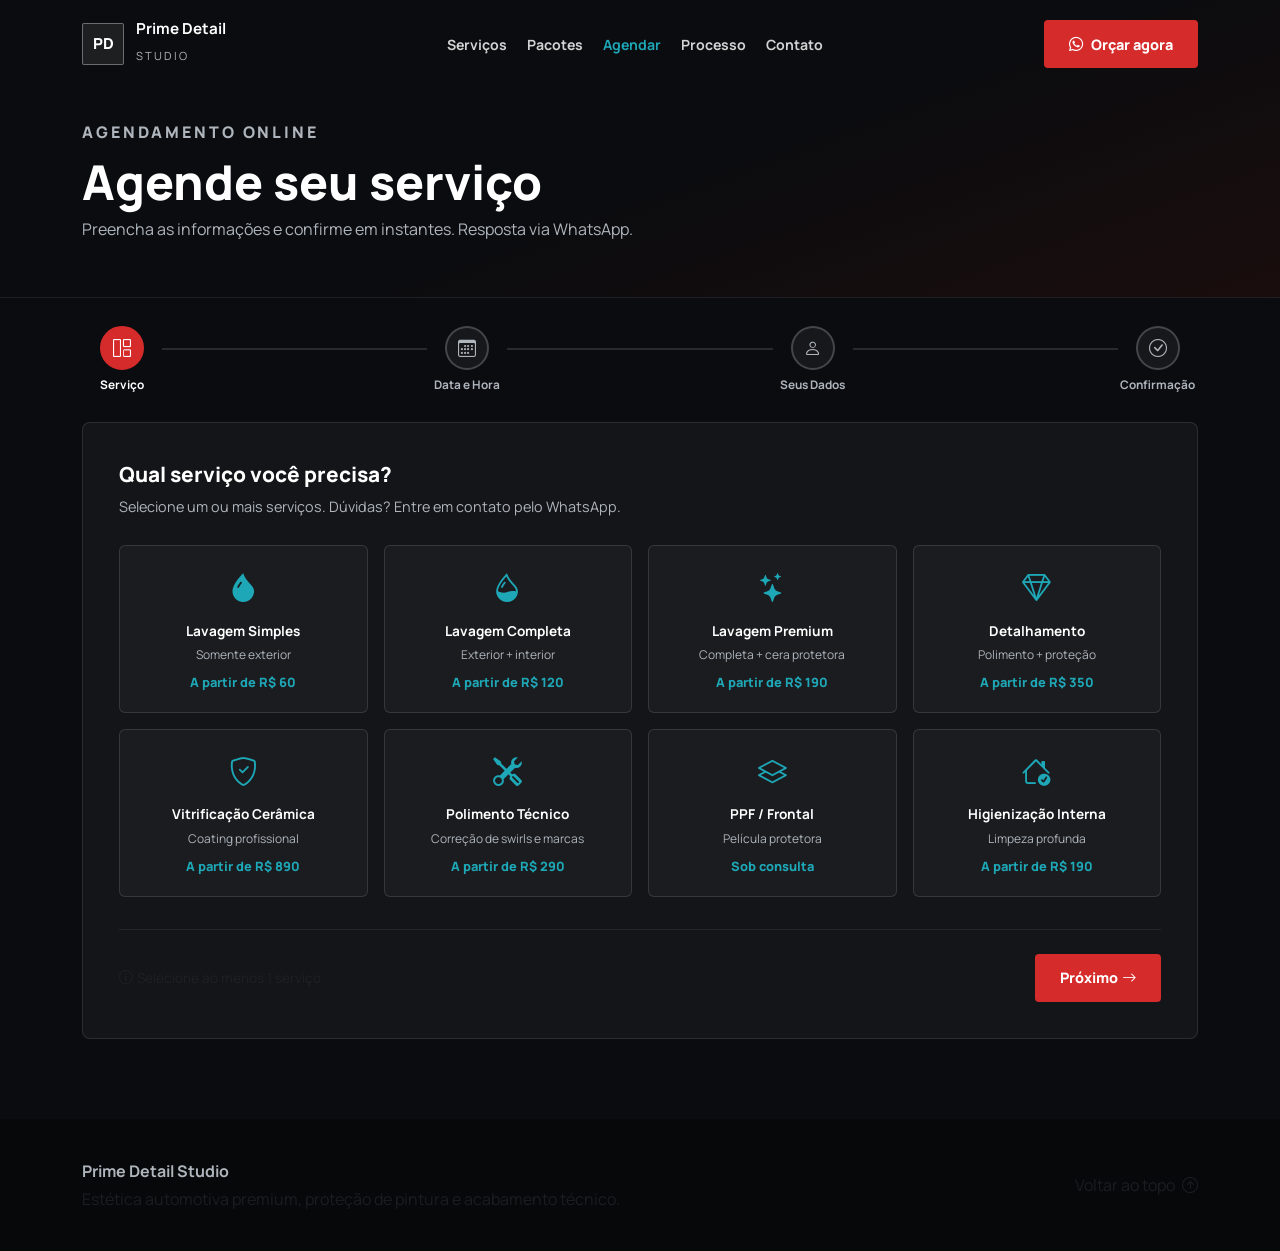
==== agendamento.html @ 65ff2eba "up" ====
<!doctype html>
<html lang="pt-BR">
  <head>
    <meta charset="utf-8">
    <meta name="viewport" content="width=device-width, initial-scale=1">
    <title>Agendar Serviço | Prime Detail Studio</title>
    <link href="https://cdn.jsdelivr.net/npm/bootstrap@5.3.3/dist/css/bootstrap.min.css" rel="stylesheet">
    <link href="https://cdn.jsdelivr.net/npm/bootstrap-icons@1.11.3/font/bootstrap-icons.min.css" rel="stylesheet">
    <link rel="preconnect" href="https://fonts.googleapis.com">
    <link rel="preconnect" href="https://fonts.gstatic.com" crossorigin>
    <link href="https://fonts.googleapis.com/css2?family=Manrope:wght@400;500;600;700;800&display=swap" rel="stylesheet">
    <link rel="stylesheet" href="css/style.css">
    <style>
      /* ---- Page header ---- */
      .ag-header {
        padding: 120px 0 56px;
        background: linear-gradient(160deg, #0b0c0f 55%, #1a0d0d 100%);
        border-bottom: 1px solid rgba(255,255,255,0.08);
      }
      .ag-header h1 {
        font-size: clamp(1.9rem, 4vw, 3rem);
        font-weight: 800; line-height: 1.1; margin: 0;
      }
      .ag-header p { color: var(--pd-muted); font-size: 1rem; margin-top: 10px 0 0; }

      /* ---- Step indicator ---- */
      .ag-steps {
        display: flex; align-items: center;
        padding: 28px 0; overflow-x: auto;
      }
      .ag-step {
        display: flex; flex-direction: column; align-items: center;
        gap: 6px; flex-shrink: 0; min-width: 80px;
        cursor: default;
      }
      .ag-step-icon {
        width: 44px; height: 44px; border-radius: 50%;
        display: flex; align-items: center; justify-content: center;
        border: 2px solid rgba(255,255,255,0.2);
        background: rgba(255,255,255,0.05);
        font-size: 1.1rem; color: var(--pd-muted);
        transition: all 0.3s;
      }
      .ag-step span {
        font-size: 0.74rem; font-weight: 700;
        color: var(--pd-muted); text-align: center;
        white-space: nowrap; transition: color 0.3s;
      }
      .ag-step.active .ag-step-icon  { background: var(--pd-red); border-color: var(--pd-red); color: #fff; }
      .ag-step.active span           { color: #fff; }
      .ag-step.done   .ag-step-icon  { background: rgba(30,167,182,0.2); border-color: var(--pd-cyan); color: var(--pd-cyan); }
      .ag-step.done   span           { color: var(--pd-cyan); }

      .ag-step-line {
        flex: 1; height: 2px; min-width: 30px;
        background: rgba(255,255,255,0.12);
        margin-bottom: 22px;
      }

      /* ---- Form wrap ---- */
      .ag-body { background: var(--pd-ink); padding-bottom: 80px; }
      .ag-card {
        background: rgba(255,255,255,0.04);
        border: 1px solid rgba(255,255,255,0.1);
        border-radius: 8px; padding: 36px;
      }
      .ag-step-content { display: none; }
      .ag-step-content.active { display: block; }

      .ag-card-title {
        font-size: 1.3rem; font-weight: 800; margin-bottom: 6px;
      }
      .ag-card-sub {
        color: var(--pd-muted); font-size: 0.9rem; margin-bottom: 28px;
      }

      /* ---- Service cards ---- */
      .ag-service-label { display: block; cursor: pointer; height: 100%; }
      .ag-service-label input[type="checkbox"] { display: none; }
      .ag-service-inner {
        display: flex; flex-direction: column; align-items: center;
        text-align: center; gap: 5px; padding: 20px 12px;
        border: 1px solid rgba(255,255,255,0.12);
        background: rgba(255,255,255,0.03);
        border-radius: 6px; height: 100%;
        transition: all 0.2s;
      }
      .ag-service-inner i        { font-size: 1.8rem; color: var(--pd-cyan); margin-bottom: 6px; }
      .ag-service-inner strong   { font-size: 0.85rem; font-weight: 700; color: #fff; }
      .ag-service-inner span     { font-size: 0.75rem; color: var(--pd-muted); }
      .ag-service-inner em       { font-style: normal; font-size: 0.8rem; font-weight: 800; color: var(--pd-cyan); margin-top: 4px; }
      .ag-service-label:hover .ag-service-inner        { border-color: rgba(213,43,43,0.4); background: rgba(213,43,43,0.06); }
      .ag-service-label input:checked ~ .ag-service-inner {
        border-color: var(--pd-red);
        background: rgba(213,43,43,0.13);
        box-shadow: 0 0 0 2px rgba(213,43,43,0.2);
      }
      .ag-service-check-mark {
        position: absolute; top: 10px; right: 10px;
        width: 20px; height: 20px; border-radius: 50%;
        background: var(--pd-red); color: #fff;
        display: none; align-items: center; justify-content: center;
        font-size: 0.65rem;
      }
      .ag-service-label { position: relative; }
      .ag-service-label input:checked ~ .ag-service-inner .ag-service-check-mark { display: flex; }

      /* ---- Time slots ---- */
      .ag-time-grid { display: grid; grid-template-columns: repeat(4, 1fr); gap: 8px; }
      .ag-time-label { cursor: pointer; position: relative; }
      .ag-time-label input[type="radio"] { display: none; }
      .ag-time-btn {
        display: flex; align-items: center; justify-content: center;
        height: 46px; border-radius: 4px;
        border: 1px solid rgba(255,255,255,0.14);
        background: rgba(255,255,255,0.04);
        font-size: 0.9rem; font-weight: 600;
        transition: all 0.2s; -webkit-user-select: none; user-select: none;
      }
      .ag-time-label:hover .ag-time-btn                { border-color: rgba(30,167,182,0.5); background: rgba(30,167,182,0.08); }
      .ag-time-label input:checked ~ .ag-time-btn      { border-color: var(--pd-cyan); background: rgba(30,167,182,0.18); color: var(--pd-cyan); font-weight: 800; }
      .ag-time-label.unavailable .ag-time-btn          { opacity: 0.35; cursor: not-allowed; text-decoration: line-through; }
      .ag-time-label.unavailable:hover .ag-time-btn    { border-color: rgba(255,255,255,0.14); background: rgba(255,255,255,0.04); }

      /* ---- Navigation buttons ---- */
      .ag-nav { display: flex; justify-content: space-between; align-items: center; margin-top: 32px; padding-top: 24px; border-top: 1px solid rgba(255,255,255,0.08); }
      .ag-nav-right { display: flex; gap: 12px; }

      /* ---- Error alert ---- */
      .ag-error {
        background: rgba(213,43,43,0.15); border: 1px solid rgba(213,43,43,0.4);
        color: #ff8a8a; padding: 12px 16px; border-radius: 4px;
        font-size: 0.9rem; margin-bottom: 20px;
      }

      /* ---- Confirmation ---- */
      .ag-confirm-box {
        background: rgba(30,167,182,0.08); border: 1px solid rgba(30,167,182,0.3);
        border-radius: 8px; padding: 32px;
      }
      .ag-protocol {
        font-size: 1.5rem; font-weight: 800;
        color: var(--pd-cyan); letter-spacing: 0.06em;
        font-family: monospace;
      }
      .ag-summary-grid { display: grid; grid-template-columns: repeat(2, 1fr); gap: 16px; margin-top: 24px; }
      .ag-summary-item label { font-size: 0.75rem; font-weight: 800; color: var(--pd-muted); text-transform: uppercase; letter-spacing: 0.1em; display: block; margin-bottom: 3px; }
      .ag-summary-item span  { font-size: 0.95rem; font-weight: 600; }

      .ag-success-icon {
        width: 64px; height: 64px; border-radius: 50%;
        background: rgba(30,167,182,0.15); border: 2px solid var(--pd-cyan);
        display: flex; align-items: center; justify-content: center;
        font-size: 1.8rem; color: var(--pd-cyan); margin: 0 auto 20px;
      }

      /* ---- Checkbox / toggle ---- */
      .ag-check-label {
        display: flex; gap: 10px; align-items: flex-start;
        cursor: pointer; font-size: 0.88rem; color: var(--pd-muted);
      }
      .ag-check-label input { margin-top: 3px; accent-color: var(--pd-red); flex-shrink: 0; }
      .ag-check-label a { color: var(--pd-cyan); }

      /* ---- Step 3 section divider ---- */
      .ag-section-label {
        font-size: 0.72rem; font-weight: 800; text-transform: uppercase;
        letter-spacing: 0.18em; color: var(--pd-cyan);
        margin: 24px 0 12px;
      }

      @media (max-width: 575px) {
        .ag-card { padding: 22px 16px; }
        .ag-time-grid { grid-template-columns: repeat(4, 1fr); gap: 6px; }
        .ag-time-btn { font-size: 0.78rem; height: 40px; }
        .ag-summary-grid { grid-template-columns: 1fr; }
      }
      @media (max-width: 399px) {
        .ag-time-grid { grid-template-columns: repeat(2, 1fr); }
      }
    </style>
  </head>
  <body>

    <!-- NAVBAR -->
    <nav class="navbar navbar-expand-lg fixed-top pd-navbar" id="mainNav">
      <div class="container-xl">
        <a class="navbar-brand pd-brand" href="index.html">
          <span class="brand-mark">PD</span>
          <span class="brand-text">
            <strong>Prime Detail</strong>
            <small>Studio</small>
          </span>
        </a>
        <button class="navbar-toggler pd-toggler" type="button"
          data-bs-toggle="collapse" data-bs-target="#navContent"
          aria-controls="navContent" aria-expanded="false" aria-label="Abrir menu">
          <span></span><span></span><span></span>
        </button>
        <div class="collapse navbar-collapse" id="navContent">
          <ul class="navbar-nav mx-auto gap-lg-1">
            <li class="nav-item"><a class="nav-link" href="index.html#servicos">Serviços</a></li>
            <li class="nav-item"><a class="nav-link" href="index.html#pacotes">Pacotes</a></li>
            <li class="nav-item"><a class="nav-link nav-link-highlight" href="agendamento.html">Agendar</a></li>
            <li class="nav-item"><a class="nav-link" href="index.html#processo">Processo</a></li>
            <li class="nav-item"><a class="nav-link" href="index.html#contato">Contato</a></li>
          </ul>
          <a class="pd-btn pd-btn-primary ms-lg-3 mt-3 mt-lg-0"
            href="https://wa.me/5500000000000?text=Quero%20um%20orçamento"
            target="_blank" rel="noopener noreferrer">
            <i class="bi bi-whatsapp me-2"></i>Orçar agora
          </a>
        </div>
      </div>
    </nav>

    <!-- PAGE HEADER -->
    <div class="ag-header">
      <div class="container-xl">
        <p class="eyebrow">Agendamento online</p>
        <h1>Agende seu serviço</h1>
        <p class="mt-2 mb-0">Preencha as informações e confirme em instantes. Resposta via WhatsApp.</p>
      </div>
    </div>

    <!-- STEP INDICATOR -->
    <div class="ag-body">
      <div class="container-xl">
        <div class="ag-steps">
          <div class="ag-step active" id="si-1">
            <div class="ag-step-icon"><i class="bi bi-grid-1x2"></i></div>
            <span>Serviço</span>
          </div>
          <div class="ag-step-line"></div>
          <div class="ag-step" id="si-2">
            <div class="ag-step-icon"><i class="bi bi-calendar3"></i></div>
            <span>Data e Hora</span>
          </div>
          <div class="ag-step-line"></div>
          <div class="ag-step" id="si-3">
            <div class="ag-step-icon"><i class="bi bi-person"></i></div>
            <span>Seus Dados</span>
          </div>
          <div class="ag-step-line"></div>
          <div class="ag-step" id="si-4">
            <div class="ag-step-icon"><i class="bi bi-check-circle"></i></div>
            <span>Confirmação</span>
          </div>
        </div>

        <!-- Error alert (shared) -->
        <div id="ag-error" class="ag-error d-none" role="alert"></div>

        <!-- ======================== STEP 1 ======================== -->
        <div id="step-1" class="ag-step-content active">
          <div class="ag-card">
            <p class="ag-card-title">Qual serviço você precisa?</p>
            <p class="ag-card-sub">Selecione um ou mais serviços. Dúvidas? Entre em contato pelo WhatsApp.</p>

            <div class="row g-3">
              <div class="col-6 col-md-4 col-lg-3">
                <label class="ag-service-label h-100">
                  <input type="checkbox" class="ag-service-check" value="Lavagem Simples">
                  <div class="ag-service-inner">
                    <i class="bi bi-droplet-fill"></i>
                    <strong>Lavagem Simples</strong>
                    <span>Somente exterior</span>
                    <em>A partir de R$ 60</em>
                    <div class="ag-service-check-mark"><i class="bi bi-check"></i></div>
                  </div>
                </label>
              </div>
              <div class="col-6 col-md-4 col-lg-3">
                <label class="ag-service-label h-100">
                  <input type="checkbox" class="ag-service-check" value="Lavagem Completa">
                  <div class="ag-service-inner">
                    <i class="bi bi-droplet-half"></i>
                    <strong>Lavagem Completa</strong>
                    <span>Exterior + interior</span>
                    <em>A partir de R$ 120</em>
                    <div class="ag-service-check-mark"><i class="bi bi-check"></i></div>
                  </div>
                </label>
              </div>
              <div class="col-6 col-md-4 col-lg-3">
                <label class="ag-service-label h-100">
                  <input type="checkbox" class="ag-service-check" value="Lavagem Premium">
                  <div class="ag-service-inner">
                    <i class="bi bi-stars"></i>
                    <strong>Lavagem Premium</strong>
                    <span>Completa + cera protetora</span>
                    <em>A partir de R$ 190</em>
                    <div class="ag-service-check-mark"><i class="bi bi-check"></i></div>
                  </div>
                </label>
              </div>
              <div class="col-6 col-md-4 col-lg-3">
                <label class="ag-service-label h-100">
                  <input type="checkbox" class="ag-service-check" value="Detalhamento Completo">
                  <div class="ag-service-inner">
                    <i class="bi bi-gem"></i>
                    <strong>Detalhamento</strong>
                    <span>Polimento + proteção</span>
                    <em>A partir de R$ 350</em>
                    <div class="ag-service-check-mark"><i class="bi bi-check"></i></div>
                  </div>
                </label>
              </div>
              <div class="col-6 col-md-4 col-lg-3">
                <label class="ag-service-label h-100">
                  <input type="checkbox" class="ag-service-check" value="Vitrificação Cerâmica">
                  <div class="ag-service-inner">
                    <i class="bi bi-shield-check"></i>
                    <strong>Vitrificação Cerâmica</strong>
                    <span>Coating profissional</span>
                    <em>A partir de R$ 890</em>
                    <div class="ag-service-check-mark"><i class="bi bi-check"></i></div>
                  </div>
                </label>
              </div>
              <div class="col-6 col-md-4 col-lg-3">
                <label class="ag-service-label h-100">
                  <input type="checkbox" class="ag-service-check" value="Polimento Técnico">
                  <div class="ag-service-inner">
                    <i class="bi bi-tools"></i>
                    <strong>Polimento Técnico</strong>
                    <span>Correção de swirls e marcas</span>
                    <em>A partir de R$ 290</em>
                    <div class="ag-service-check-mark"><i class="bi bi-check"></i></div>
                  </div>
                </label>
              </div>
              <div class="col-6 col-md-4 col-lg-3">
                <label class="ag-service-label h-100">
                  <input type="checkbox" class="ag-service-check" value="PPF / Proteção Frontal">
                  <div class="ag-service-inner">
                    <i class="bi bi-layers"></i>
                    <strong>PPF / Frontal</strong>
                    <span>Película protetora</span>
                    <em>Sob consulta</em>
                    <div class="ag-service-check-mark"><i class="bi bi-check"></i></div>
                  </div>
                </label>
              </div>
              <div class="col-6 col-md-4 col-lg-3">
                <label class="ag-service-label h-100">
                  <input type="checkbox" class="ag-service-check" value="Higienização Interna">
                  <div class="ag-service-inner">
                    <i class="bi bi-house-check"></i>
                    <strong>Higienização Interna</strong>
                    <span>Limpeza profunda</span>
                    <em>A partir de R$ 190</em>
                    <div class="ag-service-check-mark"><i class="bi bi-check"></i></div>
                  </div>
                </label>
              </div>
            </div>

            <div class="ag-nav">
              <span class="text-muted" style="font-size:0.85rem">
                <i class="bi bi-info-circle me-1"></i>Selecione ao menos 1 serviço
              </span>
              <div class="ag-nav-right">
                <button class="pd-btn pd-btn-primary" onclick="goToStep(2)">
                  Próximo <i class="bi bi-arrow-right ms-1"></i>
                </button>
              </div>
            </div>
          </div>
        </div>

        <!-- ======================== STEP 2 ======================== -->
        <div id="step-2" class="ag-step-content">
          <div class="ag-card">
            <p class="ag-card-title">Data, horário e veículo</p>
            <p class="ag-card-sub">Atendemos de segunda a sábado. Horários marcados já estão reservados.</p>

            <div class="row g-4">
              <div class="col-md-5">
                <label class="pd-label">
                  <i class="bi bi-calendar3 me-1"></i> Data do agendamento
                  <input type="date" id="ag-date" class="pd-input mt-1" required>
                </label>
                <small class="text-muted d-block mt-2">Segunda a sábado, sem domingos.</small>
              </div>
              <div class="col-md-7">
                <p class="pd-label mb-2"><i class="bi bi-clock me-1"></i> Horário disponível</p>
                <div class="ag-time-grid" id="ag-time-grid">
                  <label class="ag-time-label" data-time="08:00">
                    <input type="radio" name="ag-horario" value="08:00">
                    <div class="ag-time-btn">08:00</div>
                  </label>
                  <label class="ag-time-label" data-time="09:00">
                    <input type="radio" name="ag-horario" value="09:00">
                    <div class="ag-time-btn">09:00</div>
                  </label>
                  <label class="ag-time-label" data-time="10:00">
                    <input type="radio" name="ag-horario" value="10:00">
                    <div class="ag-time-btn">10:00</div>
                  </label>
                  <label class="ag-time-label" data-time="11:00">
                    <input type="radio" name="ag-horario" value="11:00">
                    <div class="ag-time-btn">11:00</div>
                  </label>
                  <label class="ag-time-label" data-time="13:00">
                    <input type="radio" name="ag-horario" value="13:00">
                    <div class="ag-time-btn">13:00</div>
                  </label>
                  <label class="ag-time-label" data-time="14:00">
                    <input type="radio" name="ag-horario" value="14:00">
                    <div class="ag-time-btn">14:00</div>
                  </label>
                  <label class="ag-time-label" data-time="15:00">
                    <input type="radio" name="ag-horario" value="15:00">
                    <div class="ag-time-btn">15:00</div>
                  </label>
                  <label class="ag-time-label" data-time="16:00">
                    <input type="radio" name="ag-horario" value="16:00">
                    <div class="ag-time-btn">16:00</div>
                  </label>
                </div>
              </div>
            </div>

            <hr class="my-4" style="border-color:rgba(255,255,255,0.1)">

            <p class="pd-label mb-3"><i class="bi bi-car-front me-1"></i> Informações do veículo</p>
            <div class="row g-3">
              <div class="col-md-6">
                <label class="pd-label">
                  Modelo do veículo
                  <input type="text" id="ag-modelo" class="pd-input mt-1"
                    placeholder="Ex: Honda Civic, Toyota Corolla...">
                </label>
              </div>
              <div class="col-md-3">
                <label class="pd-label">
                  Cor
                  <input type="text" id="ag-cor" class="pd-input mt-1" placeholder="Ex: Preto">
                </label>
              </div>
              <div class="col-md-3">
                <label class="pd-label">
                  Ano
                  <input type="text" id="ag-ano" class="pd-input mt-1"
                    placeholder="Ex: 2022" maxlength="4">
                </label>
              </div>
              <div class="col-12">
                <label class="pd-label">
                  Observações sobre o veículo
                  <textarea id="ag-obs" class="pd-input mt-1" rows="3"
                    placeholder="Descreva a condição do veículo, manchas, danos, ou qualquer detalhe relevante..."></textarea>
                </label>
              </div>
            </div>

            <div class="ag-nav">
              <button class="pd-btn pd-btn-ghost" onclick="goToStep(1)">
                <i class="bi bi-arrow-left me-1"></i> Voltar
              </button>
              <div class="ag-nav-right">
                <button class="pd-btn pd-btn-primary" onclick="goToStep(3)">
                  Próximo <i class="bi bi-arrow-right ms-1"></i>
                </button>
              </div>
            </div>
          </div>
        </div>

        <!-- ======================== STEP 3 ======================== -->
        <div id="step-3" class="ag-step-content">
          <div class="ag-card">
            <p class="ag-card-title">Seus dados</p>
            <p class="ag-card-sub">Os campos marcados com <span style="color:var(--pd-red)">*</span> são obrigatórios.</p>

            <p class="ag-section-label">Dados pessoais</p>
            <div class="row g-3">
              <div class="col-md-6">
                <label class="pd-label">
                  Nome completo <span style="color:var(--pd-red)">*</span>
                  <input type="text" id="ag-nome" class="pd-input mt-1"
                    placeholder="Seu nome completo" autocomplete="name" required>
                </label>
              </div>
              <div class="col-md-6">
                <label class="pd-label">
                  WhatsApp com DDD <span style="color:var(--pd-red)">*</span>
                  <input type="tel" id="ag-tel" class="pd-input mt-1"
                    placeholder="(00) 00000-0000" autocomplete="tel" required>
                </label>
              </div>
              <div class="col-md-6">
                <label class="pd-label">
                  CPF <span class="text-muted fw-normal">(opcional)</span>
                  <input type="text" id="ag-cpf" class="pd-input mt-1"
                    placeholder="000.000.000-00" maxlength="14">
                </label>
              </div>
              <div class="col-md-6">
                <label class="pd-label">
                  E-mail <span class="text-muted fw-normal">(opcional)</span>
                  <input type="email" id="ag-email" class="pd-input mt-1"
                    placeholder="seu@email.com" autocomplete="email">
                </label>
              </div>
            </div>

            <p class="ag-section-label">Veículo</p>
            <div class="row g-3">
              <div class="col-md-6">
                <label class="pd-label">
                  Placa do veículo <span style="color:var(--pd-red)">*</span>
                  <input type="text" id="ag-placa" class="pd-input mt-1"
                    placeholder="ABC-1234 ou BRA2E19" maxlength="8" required>
                </label>
              </div>
            </div>

            <p class="ag-section-label">Confirmações</p>
            <div class="d-grid gap-3">
              <label class="ag-check-label">
                <input type="checkbox" id="ag-wpp-ok">
                Aceito receber confirmações e lembretes via WhatsApp sobre meu agendamento.
              </label>
              <label class="ag-check-label">
                <input type="checkbox" id="ag-termos" required>
                Li e concordo com os
                <a href="#" onclick="return false">termos de serviço</a>
                e autorizo o uso dos meus dados conforme a
                <a href="#" onclick="return false">política de privacidade (LGPD)</a>. <span style="color:var(--pd-red)">*</span>
              </label>
            </div>

            <div class="ag-nav">
              <button class="pd-btn pd-btn-ghost" onclick="goToStep(2)">
                <i class="bi bi-arrow-left me-1"></i> Voltar
              </button>
              <div class="ag-nav-right">
                <button class="pd-btn pd-btn-primary" onclick="confirmar()">
                  <i class="bi bi-calendar-check me-2"></i>Confirmar agendamento
                </button>
              </div>
            </div>
          </div>
        </div>

        <!-- ======================== STEP 4 ======================== -->
        <div id="step-4" class="ag-step-content">
          <div class="ag-card text-center">
            <div class="ag-success-icon">
              <i class="bi bi-check-lg"></i>
            </div>
            <h2 class="mb-1" style="font-size:1.6rem; font-weight:800">Agendamento realizado!</h2>
            <p class="text-muted mb-4">Seu agendamento foi registrado com sucesso. Confirmaremos pelo WhatsApp em breve.</p>

            <div class="ag-confirm-box text-start">
              <div class="d-flex align-items-center gap-3 mb-3 flex-wrap">
                <div>
                  <p class="text-muted mb-0" style="font-size:0.75rem;font-weight:800;letter-spacing:0.12em;text-transform:uppercase">Protocolo</p>
                  <span class="ag-protocol" id="ag-protocolo">PD-2026-000000</span>
                </div>
                <span class="ms-auto">
                  <span class="badge rounded-pill" style="background:rgba(255,165,0,0.18);color:#ffa500;font-size:0.8rem;padding:6px 12px;border:1px solid rgba(255,165,0,0.4)">
                    <i class="bi bi-hourglass-split me-1"></i>Pendente
                  </span>
                </span>
              </div>

              <div class="ag-summary-grid" id="ag-summary"></div>
            </div>

            <div class="d-flex flex-wrap justify-content-center gap-3 mt-4">
              <button class="pd-btn pd-btn-primary" id="ag-wpp-btn">
                <i class="bi bi-whatsapp me-2"></i>Compartilhar via WhatsApp
              </button>
              <button class="pd-btn pd-btn-ghost" onclick="novoAgendamento()">
                <i class="bi bi-plus-circle me-2"></i>Novo agendamento
              </button>
              <a class="pd-btn pd-btn-ghost" href="index.html">
                <i class="bi bi-house me-2"></i>Início
              </a>
            </div>
          </div>
        </div>

      </div><!-- /container -->
    </div><!-- /ag-body -->

    <!-- FOOTER -->
    <footer class="pd-footer">
      <div class="container-xl">
        <div class="row align-items-center py-2">
          <div class="col-md-8 mb-2 mb-md-0">
            <strong class="d-block mb-1">Prime Detail Studio</strong>
            <span class="text-muted">Estética automotiva premium, proteção de pintura e acabamento técnico.</span>
          </div>
          <div class="col-md-4 text-md-end">
            <a href="#top" class="text-muted text-decoration-none">
              Voltar ao topo <i class="bi bi-arrow-up-circle ms-1"></i>
            </a>
          </div>
        </div>
      </div>
    </footer>

    <script src="https://cdn.jsdelivr.net/npm/bootstrap@5.3.3/dist/js/bootstrap.bundle.min.js"></script>
    <script src="js/main.js"></script>
    <script>
      const STORAGE_KEY = 'pd_agendamentos';
      const TIME_SLOTS  = ['08:00','09:00','10:00','11:00','13:00','14:00','15:00','16:00'];

      let currentStep    = 1;
      let selectedTime   = '';
      let confirmedData  = null;

      /* ---- Navbar scroll ---- */
      const mainNav = document.getElementById('mainNav');
      function updateNavbar() { mainNav.classList.toggle('is-scrolled', window.scrollY > 24); }
      window.addEventListener('scroll', updateNavbar, { passive: true });
      updateNavbar();

      /* ---- Date picker min + Sunday block ---- */
      const dateInput = document.getElementById('ag-date');
      (function setMinDate() {
        const t = new Date();
        const y = t.getFullYear(), m = String(t.getMonth()+1).padStart(2,'0'), d = String(t.getDate()).padStart(2,'0');
        dateInput.min = y+'-'+m+'-'+d;
      })();
      dateInput.addEventListener('change', function () {
        const picked = new Date(this.value + 'T00:00:00');
        if (picked.getDay() === 0) {
          this.setCustomValidity('Não atendemos aos domingos.');
          this.reportValidity();
        } else {
          this.setCustomValidity('');
          refreshTimeSlots(this.value);
        }
        selectedTime = '';
        document.querySelectorAll('[name="ag-horario"]').forEach(r => r.checked = false);
      });

      /* ---- Time slots ---- */
      document.querySelectorAll('[name="ag-horario"]').forEach(r => {
        r.addEventListener('change', () => { selectedTime = r.value; });
      });

      function getBookedSlots(dateStr) {
        const list = JSON.parse(localStorage.getItem(STORAGE_KEY) || '[]');
        return list.filter(b => b.data === dateStr && b.status !== 'cancelado').map(b => b.horario);
      }

      function refreshTimeSlots(dateStr) {
        const booked = getBookedSlots(dateStr);
        document.querySelectorAll('.ag-time-label').forEach(lbl => {
          const t = lbl.dataset.time;
          const radio = lbl.querySelector('input');
          if (booked.includes(t)) {
            lbl.classList.add('unavailable');
            radio.disabled = true;
            if (selectedTime === t) { selectedTime = ''; radio.checked = false; }
          } else {
            lbl.classList.remove('unavailable');
            radio.disabled = false;
          }
        });
      }

      /* ---- Error display ---- */
      function showError(msg) {
        const el = document.getElementById('ag-error');
        el.textContent = msg;
        el.classList.remove('d-none');
        el.scrollIntoView({ behavior: 'smooth', block: 'nearest' });
        setTimeout(() => el.classList.add('d-none'), 5000);
      }
      function hideError() { document.getElementById('ag-error').classList.add('d-none'); }

      /* ---- Validation per step ---- */
      function validateStep(step) {
        hideError();
        if (step === 1) {
          const sel = document.querySelectorAll('.ag-service-check:checked');
          if (!sel.length) { showError('Selecione ao menos um serviço para continuar.'); return false; }
        }
        if (step === 2) {
          if (!dateInput.value) { showError('Escolha uma data para o atendimento.'); return false; }
          if (!selectedTime)   { showError('Escolha um dos horários disponíveis.'); return false; }
        }
        if (step === 3) {
          const nome  = document.getElementById('ag-nome').value.trim();
          const tel   = document.getElementById('ag-tel').value.trim();
          const placa = document.getElementById('ag-placa').value.trim();
          const termos = document.getElementById('ag-termos').checked;
          if (!nome)  { showError('Informe seu nome completo.'); return false; }
          if (!tel)   { showError('Informe seu WhatsApp com DDD.'); return false; }
          if (!placa) { showError('Informe a placa do veículo.'); return false; }
          if (!termos){ showError('Você precisa aceitar os termos para continuar.'); return false; }
        }
        return true;
      }

      /* ---- Step navigation ---- */
      function goToStep(n, skipValidation) {
        if (!skipValidation && !validateStep(currentStep)) return;

        // Update step indicators
        const old = document.getElementById('si-' + currentStep);
        old.classList.remove('active');
        if (n > currentStep) old.classList.add('done');

        document.getElementById('step-' + currentStep).classList.remove('active');
        currentStep = n;
        document.getElementById('step-' + currentStep).classList.add('active');

        const newInd = document.getElementById('si-' + n);
        newInd.classList.remove('done');
        newInd.classList.add('active');

        window.scrollTo({ top: 0, behavior: 'smooth' });
        hideError();
      }

      /* ---- Confirm & save ---- */
      function confirmar() {
        if (!validateStep(3)) return;

        const servicos = [...document.querySelectorAll('.ag-service-check:checked')].map(c => c.value);
        const protocolo = 'PD-' + new Date().getFullYear() + '-' + Math.random().toString(36).slice(2,8).toUpperCase();

        confirmedData = {
          id:        protocolo,
          criadoEm: new Date().toISOString(),
          status:   'pendente',
          servicos,
          data:    dateInput.value,
          horario: selectedTime,
          veiculo: {
            modelo:      document.getElementById('ag-modelo').value.trim(),
            cor:         document.getElementById('ag-cor').value.trim(),
            ano:         document.getElementById('ag-ano').value.trim(),
            placa:       document.getElementById('ag-placa').value.trim().toUpperCase(),
            observacoes: document.getElementById('ag-obs').value.trim(),
          },
          cliente: {
            nome:         document.getElementById('ag-nome').value.trim(),
            whatsapp:     document.getElementById('ag-tel').value.trim(),
            cpf:          document.getElementById('ag-cpf').value.trim(),
            email:        document.getElementById('ag-email').value.trim(),
            aceitaWpp:    document.getElementById('ag-wpp-ok').checked,
          },
        };

        const lista = JSON.parse(localStorage.getItem(STORAGE_KEY) || '[]');
        lista.push(confirmedData);
        localStorage.setItem(STORAGE_KEY, JSON.stringify(lista));

        buildSummary(confirmedData);
        goToStep(4, true);
      }

      /* ---- Format date dd/mm/yyyy ---- */
      function fmtDate(str) {
        if (!str) return '—';
        const [y,m,d] = str.split('-');
        return d+'/'+m+'/'+y;
      }

      /* ---- Build summary card ---- */
      function buildSummary(ag) {
        document.getElementById('ag-protocolo').textContent = ag.id;

        const items = [
          { label: 'Serviços',   value: ag.servicos.join(', ') },
          { label: 'Data',       value: fmtDate(ag.data) },
          { label: 'Horário',    value: ag.horario },
          { label: 'Nome',       value: ag.cliente.nome },
          { label: 'WhatsApp',   value: ag.cliente.whatsapp },
          { label: 'Veículo',    value: [ag.veiculo.modelo, ag.veiculo.cor, ag.veiculo.ano].filter(Boolean).join(', ') || '—' },
          { label: 'Placa',      value: ag.veiculo.placa || '—' },
          { label: 'Observações',value: ag.veiculo.observacoes || '—' },
        ];

        document.getElementById('ag-summary').innerHTML = items.map(i =>
          '<div class="ag-summary-item"><label>' + esc(i.label) + '</label><span>' + esc(i.value) + '</span></div>'
        ).join('');

        // WhatsApp share button
        const msg = [
          '*Agendamento — Prime Detail Studio*',
          '',
          '*Protocolo:* ' + ag.id,
          '*Serviço:* '   + ag.servicos.join(', '),
          '*Data:* '      + fmtDate(ag.data),
          '*Horário:* '   + ag.horario,
          '*Nome:* '      + ag.cliente.nome,
          '*Veículo:* '   + [ag.veiculo.modelo, ag.veiculo.cor, ag.veiculo.ano].filter(Boolean).join(' ') || '—',
          '*Placa:* '     + (ag.veiculo.placa || '—'),
        ].join('\n');

        // Replace with the studio's actual WhatsApp number
        const phone = '5500000000000';
        document.getElementById('ag-wpp-btn').onclick = () => {
          window.open('https://wa.me/'+phone+'?text='+encodeURIComponent(msg), '_blank', 'noopener,noreferrer');
        };
      }

      /* ---- HTML escape ---- */
      function esc(str) {
        return String(str)
          .replace(/&/g,'&amp;')
          .replace(/</g,'&lt;')
          .replace(/>/g,'&gt;')
          .replace(/"/g,'&quot;');
      }

      /* ---- Reset for new booking ---- */
      function novoAgendamento() {
        // Reset step indicators
        for (let i = 1; i <= 4; i++) {
          const si = document.getElementById('si-' + i);
          si.classList.remove('active','done');
          document.getElementById('step-' + i).classList.remove('active');
        }
        // Reset form fields
        document.querySelectorAll('.ag-service-check').forEach(c => c.checked = false);
        dateInput.value = '';
        selectedTime = '';
        document.querySelectorAll('[name="ag-horario"]').forEach(r => { r.checked = false; r.disabled = false; });
        document.querySelectorAll('.ag-time-label').forEach(l => l.classList.remove('unavailable'));
        ['ag-modelo','ag-cor','ag-ano','ag-obs','ag-nome','ag-tel','ag-cpf','ag-email','ag-placa'].forEach(id => {
          document.getElementById(id).value = '';
        });
        document.getElementById('ag-wpp-ok').checked  = false;
        document.getElementById('ag-termos').checked  = false;
        confirmedData = null;
        currentStep = 1;
        document.getElementById('si-1').classList.add('active');
        document.getElementById('step-1').classList.add('active');
        window.scrollTo({ top: 0, behavior: 'smooth' });
      }

      /* ---- URL param pre-selection ---- */
      (function checkUrlParam() {
        const params = new URLSearchParams(window.location.search);
        const srv    = params.get('servico');
        if (!srv) return;
        document.querySelectorAll('.ag-service-check').forEach(c => {
          if (c.value === decodeURIComponent(srv)) c.checked = true;
        });
      })();
    </script>
  </body>
</html>
---- css/style.css ----
/* ============================================================
   Prime Detail Studio — Custom styles (Bootstrap 5 base)
   ============================================================ */

/* ---------- Variables ---------- */
:root {
  --pd-ink:       #0b0c0f;
  --pd-panel:     #15171c;
  --pd-paper:     #f4f0e8;
  --pd-muted:     #aeb5bd;
  --pd-red:       #d52b2b;
  --pd-cyan:      #1ea7b6;
  --pd-gold:      #c79a46;
  --pd-green:     #7c9a64;
  --pd-line:      rgba(255,255,255,0.14);
  --pd-shadow:    0 24px 80px rgba(0,0,0,0.28);
}

/* ---------- Base ---------- */
html { scroll-behavior: smooth; }

body {
  font-family: "Manrope", Arial, sans-serif;
  background: var(--pd-ink);
  color: #fff;
  margin: 0;
}

img { display: block; max-width: 100%; }
a  { color: inherit; }

button, input, textarea, select { font-family: inherit; }

/* ---------- Typography ---------- */
.eyebrow {
  display: block;
  margin: 0 0 12px;
  color: var(--pd-cyan);
  font-size: 0.76rem;
  font-weight: 800;
  letter-spacing: 0.18em;
  text-transform: uppercase;
}
.eyebrow-dark { color: var(--pd-red); }

.pd-heading {
  font-size: clamp(1.8rem, 3.6vw, 3.4rem);
  font-weight: 800;
  line-height: 1;
  letter-spacing: -0.01em;
  margin-top: 0;
}
.pd-heading-dark { color: var(--pd-ink); }

/* ---------- Buttons ---------- */
.pd-btn {
  display: inline-flex;
  align-items: center;
  justify-content: center;
  min-height: 48px;
  padding: 0 24px;
  border: 1px solid transparent;
  border-radius: 4px;
  font-size: 0.9rem;
  font-weight: 800;
  text-decoration: none;
  cursor: pointer;
  transition: transform 0.2s ease, background 0.2s ease, border-color 0.2s ease;
  white-space: nowrap;
}
.pd-btn:hover { transform: translateY(-2px); }

.pd-btn-primary            { color: #fff; background: var(--pd-red); }
.pd-btn-primary:hover      { color: #fff; background: #c02323; }

.pd-btn-ghost              { color: #fff; border-color: rgba(255,255,255,0.35); background: rgba(255,255,255,0.08); }
.pd-btn-ghost:hover        { color: #fff; }

.pd-btn-lg { min-height: 56px; padding: 0 36px; font-size: 1rem; }

/* ---------- Navbar ---------- */
.pd-navbar {
  padding: 16px clamp(16px, 3vw, 32px);
  background: transparent;
  transition: background 0.25s, box-shadow 0.25s, padding 0.25s;
}
.pd-navbar.is-scrolled {
  background: rgba(11,12,15,0.93);
  box-shadow: 0 8px 40px rgba(0,0,0,0.24);
  -webkit-backdrop-filter: blur(18px);
  backdrop-filter: blur(18px);
  padding-top: 10px;
  padding-bottom: 10px;
}

.pd-brand {
  display: inline-flex;
  align-items: center;
  gap: 12px;
  text-decoration: none;
  color: #fff !important;
}
.brand-mark {
  width: 42px; height: 42px;
  display: grid; place-items: center;
  border: 1px solid rgba(255,255,255,0.35);
  background: rgba(255,255,255,0.08);
  font-weight: 800; font-size: 0.95rem;
  border-radius: 2px; flex-shrink: 0;
}
.brand-text strong { display: block; font-size: 0.95rem; line-height: 1.1; }
.brand-text small  { color: var(--pd-muted); font-size: 0.7rem; text-transform: uppercase; letter-spacing: 0.18em; }

.pd-navbar .nav-link {
  color: rgba(255,255,255,0.82) !important;
  font-size: 0.88rem; font-weight: 700;
  padding: 6px 10px;
  transition: color 0.2s;
}
.pd-navbar .nav-link:hover,
.pd-navbar .nav-link.nav-link-highlight { color: var(--pd-cyan) !important; }

.pd-toggler {
  width: 44px; height: 44px; padding: 0;
  border: 1px solid rgba(255,255,255,0.25) !important;
  border-radius: 4px;
  background: rgba(255,255,255,0.08) !important;
  display: flex; flex-direction: column;
  align-items: center; justify-content: center; gap: 5px;
}
.pd-toggler span { display: block; width: 20px; height: 2px; background: #fff; border-radius: 1px; }
.navbar-toggler:focus { box-shadow: none !important; }

@media (max-width: 991px) {
  .pd-navbar .navbar-collapse {
    background: rgba(11,12,15,0.97);
    border: 1px solid rgba(255,255,255,0.12);
    padding: 12px 16px;
    margin-top: 10px;
    box-shadow: var(--pd-shadow);
    border-radius: 4px;
  }
  .pd-navbar .nav-link {
    padding: 13px 8px;
    border-bottom: 1px solid rgba(255,255,255,0.07);
  }
  .pd-navbar .navbar-nav .nav-item:last-child .nav-link { border-bottom: 0; }
}

/* ---------- Hero ---------- */
.pd-hero {
  position: relative;
  min-height: 94vh;
  display: flex;
  align-items: flex-end;
  overflow: hidden;
  padding: 130px clamp(20px, 6vw, 80px) 80px;
}
.pd-hero-img,
.pd-hero-overlay { position: absolute; inset: 0; }
.pd-hero-img     { width: 100%; height: 100%; object-fit: cover; }
.pd-hero-overlay {
  background:
    linear-gradient(90deg, rgba(9,10,13,0.94) 0%, rgba(9,10,13,0.72) 42%, rgba(9,10,13,0.2) 100%),
    linear-gradient(180deg, rgba(9,10,13,0.62) 0%, rgba(9,10,13,0.12) 48%, rgba(9,10,13,0.98) 100%);
}
.pd-hero-content { position: relative; z-index: 1; width: min(780px, 100%); }
.pd-hero-content h1 {
  font-size: clamp(2.3rem, 6.2vw, 5.8rem);
  font-weight: 800; line-height: 0.95;
  margin-bottom: 20px; margin-top: 0;
}
.pd-hero-copy {
  max-width: 620px;
  color: rgba(255,255,255,0.78);
  font-size: clamp(1rem, 1.5vw, 1.2rem);
  margin: 0;
}

.pd-metrics { display: flex; flex-wrap: wrap; gap: 10px; }
.pd-metric {
  display: inline-flex; align-items: center; gap: 10px;
  padding: 12px 16px;
  border: 1px solid rgba(255,255,255,0.18);
  background: rgba(255,255,255,0.08);
  -webkit-backdrop-filter: blur(14px);
  backdrop-filter: blur(14px);
  font-size: 0.88rem;
  color: rgba(255,255,255,0.78);
}
.pd-metric strong { font-size: 1.2rem; color: #fff; }

/* ---------- Trust Band ---------- */
.pd-trust-band {
  position: relative; z-index: 2;
  margin-top: -36px;
  background: rgba(255,255,255,0.14);
  box-shadow: var(--pd-shadow);
}
.pd-trust-item {
  display: flex; align-items: flex-start; gap: 16px;
  padding: 28px 30px;
  background: var(--pd-panel);
  border-right: 1px solid rgba(255,255,255,0.08);
  min-height: 110px;
}
.pd-trust-item:last-child { border-right: 0; }
.pd-trust-icon { font-size: 1.6rem; color: var(--pd-cyan); flex-shrink: 0; margin-top: 2px; }
.pd-trust-item strong { display: block; font-size: 0.98rem; margin-bottom: 4px; }
.pd-trust-item p { color: var(--pd-muted); margin: 0; font-size: 0.875rem; }

/* ---------- Sections ---------- */
.pd-section       { padding: 96px 0; }
.pd-section-dark  { background: var(--pd-ink); }
.pd-section-light { background: var(--pd-paper); color: var(--pd-ink); }
.pd-section-light .text-muted { color: #666 !important; }
.pd-section-cta   { background: linear-gradient(135deg, #0f1014 0%, #1a0d0d 100%); }

.pd-cta-desc { font-size: 1rem; max-width: 520px; }
.pd-cta-icon { color: var(--pd-cyan); font-size: 1.2rem; flex-shrink: 0; }

/* ---------- Service Cards ---------- */
.pd-service-card {
  padding: 28px;
  background: var(--pd-panel);
  position: relative;
  overflow: hidden;
}
.pd-service-card::before {
  content: "";
  position: absolute; inset: 0 0 auto;
  height: 4px;
  background: var(--accent);
}
.accent-red   { --accent: var(--pd-red); }
.accent-cyan  { --accent: var(--pd-cyan); }
.accent-gold  { --accent: var(--pd-gold); }
.accent-green { --accent: var(--pd-green); }

.pd-card-num { display: block; margin-bottom: 56px; color: var(--accent); font-weight: 800; }
.pd-service-card h3 { font-size: 1.25rem; font-weight: 800; margin: 0 0 10px; }
.pd-service-card p  { color: var(--pd-muted); margin: 0; font-size: 0.9rem; }

.pd-card-list { list-style: none; margin: 18px 0 0; padding: 0; }
.pd-card-list li {
  padding: 9px 0;
  border-top: 1px solid rgba(255,255,255,0.1);
  color: var(--pd-muted); font-size: 0.875rem;
}

/* ---------- Package Cards ---------- */
.pd-package-card {
  display: flex; flex-direction: column;
  padding: 30px;
  border: 1px solid rgba(11,12,15,0.14);
  background: rgba(255,255,255,0.45);
}
.pd-package-featured {
  background: var(--pd-ink); color: #fff;
  box-shadow: var(--pd-shadow);
  transform: translateY(-16px);
}
.pd-badge {
  display: inline-block; width: max-content;
  margin-bottom: 20px; padding: 6px 10px;
  border: 1px solid rgba(255,255,255,0.24);
  color: var(--pd-red); font-size: 0.74rem;
  font-weight: 800; letter-spacing: 0.14em;
  text-transform: uppercase;
}
.pd-pkg-kicker { color: var(--pd-red); font-size: 0.74rem; font-weight: 800; letter-spacing: 0.14em; text-transform: uppercase; margin-bottom: 6px; }
.pd-pkg-title  { font-size: 1.7rem; font-weight: 800; margin-bottom: 6px; }
.pd-pkg-price  { color: var(--pd-cyan); font-weight: 800; margin-bottom: 12px; }
.pd-pkg-desc   { flex: 1; color: #5a5d61; font-size: 0.92rem; margin-bottom: 22px; }
.pd-package-featured .pd-pkg-desc { color: var(--pd-muted); }
.pd-pkg-btn {
  display: inline-flex; align-items: center;
  min-height: 44px; padding: 0 18px;
  border: 1px solid currentColor;
  font-weight: 800; text-decoration: none;
  color: inherit; width: max-content; font-size: 0.88rem;
  transition: background 0.2s, color 0.2s;
}
.pd-pkg-btn:hover { background: var(--pd-ink); color: #fff; }
.pd-package-featured .pd-pkg-btn:hover { background: var(--pd-red); border-color: var(--pd-red); }

/* ---------- Shared form inputs (contact + scheduling pages) ---------- */
.pd-input {
  display: block; width: 100%;
  min-height: 48px; padding: 12px 14px;
  background: rgba(0,0,0,0.28);
  border: 1px solid rgba(255,255,255,0.16);
  border-radius: 4px;
  color: #fff; font-family: "Manrope", Arial, sans-serif;
  font-size: 0.93rem; outline: none;
  transition: border-color 0.2s, box-shadow 0.2s;
}
.pd-input::placeholder      { color: rgba(255,255,255,0.36); }
.pd-input:focus             { border-color: var(--pd-cyan); box-shadow: 0 0 0 3px rgba(30,167,182,0.16); }
textarea.pd-input           { resize: vertical; min-height: 90px; }
select.pd-input option      { background: var(--pd-ink); }
input[type="date"].pd-input::-webkit-calendar-picker-indicator { filter: invert(1); opacity: 0.55; cursor: pointer; }

/* ---------- Process ---------- */
.pd-process { padding: 96px 0; background: #111c1d; }
.pd-process-list { list-style: none; padding: 0; margin: 0; border-top: 1px solid rgba(255,255,255,0.13); }
.pd-process-list li {
  display: grid; grid-template-columns: 60px 1fr; gap: 20px;
  padding: 26px 0; border-bottom: 1px solid rgba(255,255,255,0.13);
}
.pd-proc-num { color: var(--pd-gold); font-weight: 800; font-size: 0.98rem; padding-top: 3px; }
.pd-process-list h3 { font-size: 1.18rem; font-weight: 800; margin-bottom: 5px; }
.pd-process-list p  { margin: 0; color: var(--pd-muted); font-size: 0.92rem; }

/* ---------- Before / After ---------- */
.pd-before-after {
  position: relative; min-height: 420px; overflow: hidden; border-radius: 4px;
  background:
    linear-gradient(135deg, rgba(213,43,43,0.36), transparent 45%),
    repeating-linear-gradient(100deg, #15171c 0 18px, #1f2228 18px 36px);
  box-shadow: var(--pd-shadow);
}
.pd-before-side,
.pd-after-side  { position: absolute; inset: 0; display: flex; flex-direction: column; justify-content: flex-end; padding: 32px; }
.pd-before-side { color: rgba(255,255,255,0.74); }
.pd-after-side  {
  width: 52%; overflow: hidden;
  background:
    linear-gradient(135deg, rgba(30,167,182,0.44), transparent 54%),
    radial-gradient(circle at 72% 30%, rgba(255,255,255,0.28), transparent 28%),
    linear-gradient(145deg, #050607, #282e32);
  color: #fff;
}
.pd-before-side::before,
.pd-after-side::before { content: ""; position: absolute; inset: 14px; border: 1px solid rgba(255,255,255,0.16); pointer-events: none; }
.pd-before-side span,
.pd-after-side  span { position: relative; z-index: 1; font-size: 0.76rem; font-weight: 800; letter-spacing: 0.16em; text-transform: uppercase; }
.pd-before-side p,
.pd-after-side  p { position: relative; z-index: 1; max-width: 300px; margin: 0; font-size: 1.25rem; font-weight: 800; line-height: 1.1; }
.pd-comparison-slider { position: absolute; left: 5%; bottom: 18px; z-index: 3; width: 90%; accent-color: var(--pd-cyan); }

/* ---------- Testimonial ---------- */
.pd-testimonial {
  display: flex; flex-direction: column;
  padding: 30px;
  background: var(--pd-panel);
  border: 1px solid rgba(255,255,255,0.1);
  border-radius: 4px;
}
.pd-testimonial p { font-size: 1.2rem; font-weight: 700; line-height: 1.25; flex: 1; }

/* ---------- FAQ Accordion ---------- */
.pd-accordion .pd-accordion-item {
  border: 1px solid rgba(11,12,15,0.14) !important;
  background: rgba(255,255,255,0.5) !important;
  margin-bottom: 8px; border-radius: 4px !important; overflow: hidden;
}
.pd-accordion-btn {
  background: transparent !important;
  color: var(--pd-ink) !important;
  font-family: "Manrope", Arial, sans-serif;
  font-weight: 800; font-size: 0.98rem;
  padding: 20px 24px;
  box-shadow: none !important;
}
.pd-accordion-btn:not(.collapsed) { background: rgba(11,12,15,0.05) !important; }
.pd-accordion-body { color: #5a5d61; padding: 2px 24px 20px; font-size: 0.93rem; }

/* ---------- Contact ---------- */
.pd-contact { padding: 96px 0; background: linear-gradient(130deg, #101114, #17191d 52%, #221314); }
.pd-label   { display: grid; gap: 6px; font-size: 0.84rem; font-weight: 800; color: rgba(255,255,255,0.82); }
.pd-contact-form {
  background: rgba(255,255,255,0.06);
  border: 1px solid rgba(255,255,255,0.12);
  padding: 32px; border-radius: 4px;
  box-shadow: var(--pd-shadow);
}
.pd-contact-points { display: grid; gap: 12px; }
.pd-contact-point {
  display: flex; align-items: center; gap: 10px;
  color: var(--pd-muted); font-size: 0.88rem;
  border-left: 3px solid var(--pd-cyan); padding-left: 14px;
}
.pd-contact-point i { color: var(--pd-cyan); flex-shrink: 0; }

/* ---------- Footer ---------- */
.pd-footer { padding: 32px 0; background: #07080a; color: var(--pd-muted); }
.pd-footer a:hover { color: var(--pd-cyan) !important; }

/* ---------- Responsive ---------- */
@media (max-width: 767px) {
  .pd-hero { min-height: 92vh; padding: 110px 20px 56px; }
  .pd-hero-overlay {
    background:
      linear-gradient(90deg, rgba(9,10,13,0.96), rgba(9,10,13,0.6)),
      linear-gradient(180deg, rgba(9,10,13,0.46), rgba(9,10,13,0.98));
  }
  .pd-metrics { display: grid; }
  .pd-metric  { width: 100%; }
  .pd-trust-band { margin-top: 0; }
  .pd-trust-item { border-right: 0; border-bottom: 1px solid rgba(255,255,255,0.08); }
  .pd-trust-item:last-child { border-bottom: 0; }
  .pd-package-featured { transform: none; }
  .pd-before-after { min-height: 340px; }
  .pd-before-side p, .pd-after-side p { font-size: 1.05rem; }
  .pd-section, .pd-process, .pd-contact { padding-top: 68px; padding-bottom: 68px; }
  .pd-scheduling-form { padding: 24px 18px; }
}

@media (max-width: 480px) {
  .pd-time-grid { grid-template-columns: repeat(4, 1fr); gap: 6px; }
  .pd-time-slot span { font-size: 0.8rem; height: 40px; }
}
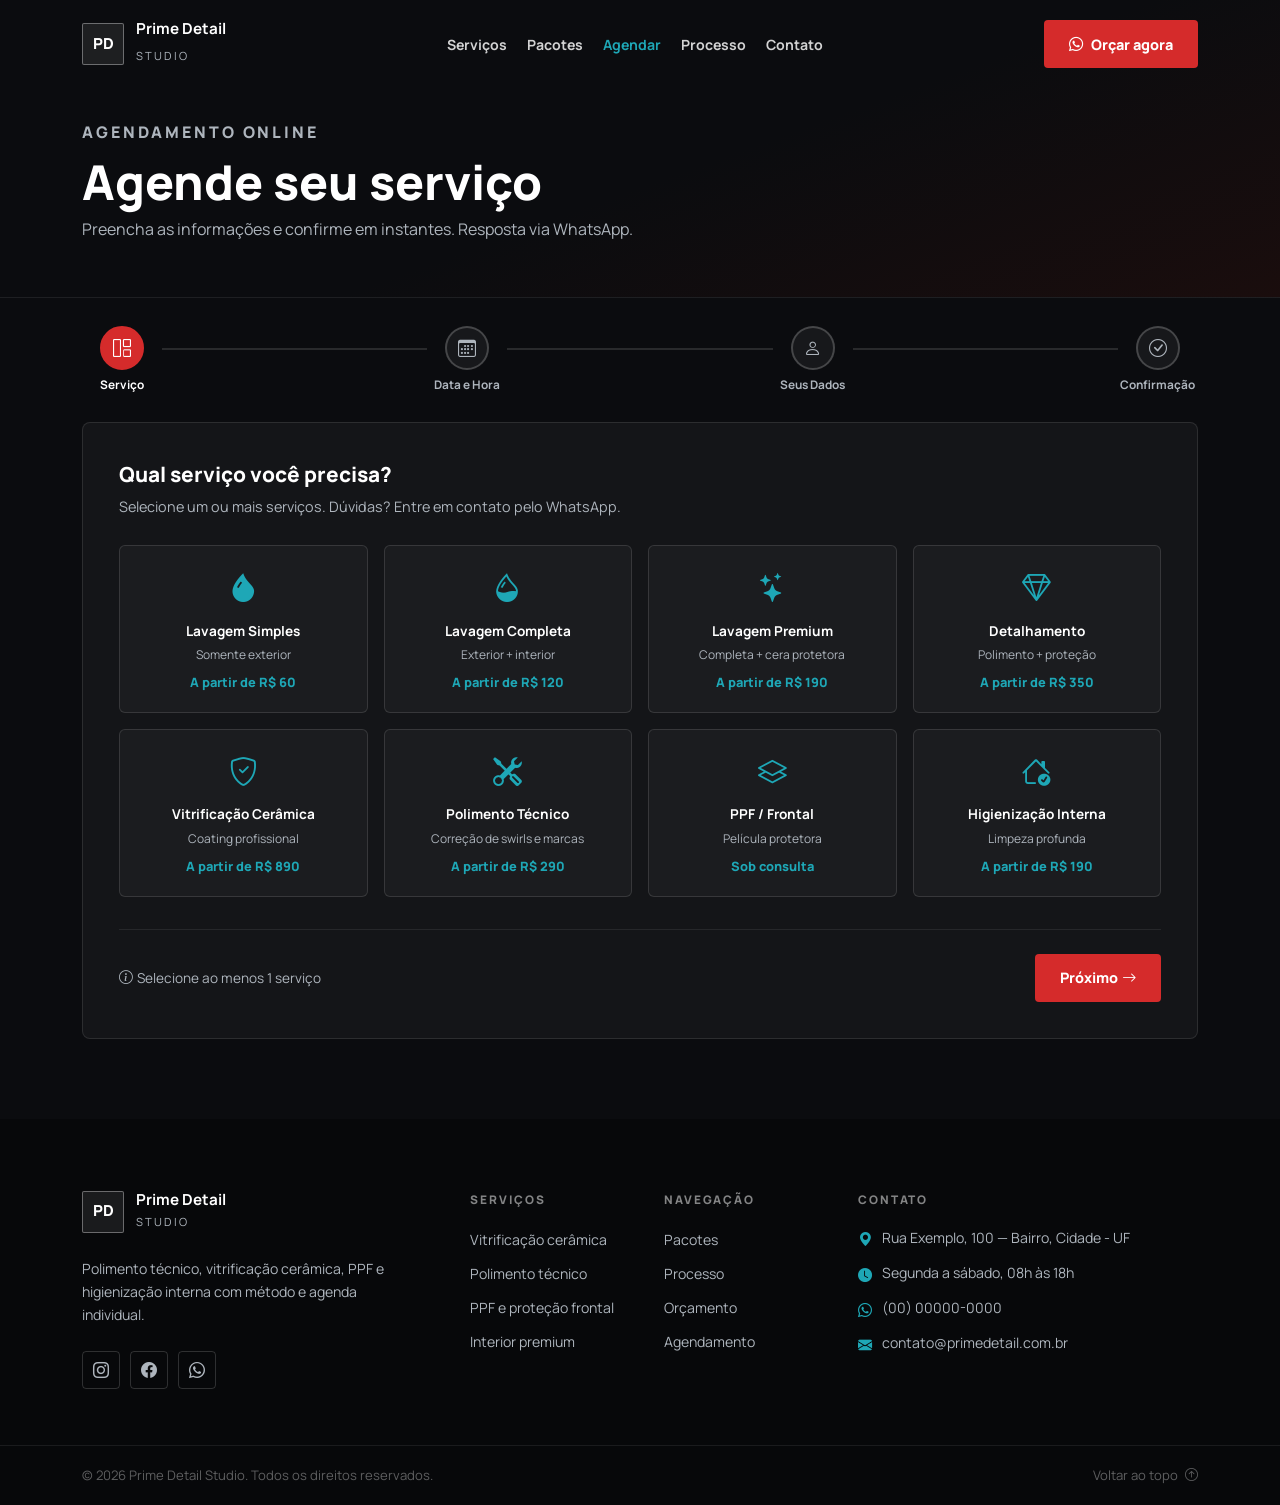
==== commit db3188c1: "up" ====
--- a/agendamento.html
+++ b/agendamento.html
@@ -178,6 +178,11 @@
       @media (max-width: 399px) {
         .ag-time-grid { grid-template-columns: repeat(2, 1fr); }
       }
+
+      /* Fix Bootstrap text-muted (#6c757d) on dark backgrounds */
+      .ag-body   .text-muted,
+      .ag-header .text-muted,
+      .pd-footer .text-muted { color: var(--pd-muted) !important; }
     </style>
   </head>
   <body>
@@ -361,7 +366,7 @@
                 <i class="bi bi-info-circle me-1"></i>Selecione ao menos 1 serviço
               </span>
               <div class="ag-nav-right">
-                <button class="pd-btn pd-btn-primary" onclick="goToStep(2)">
+                <button type="button" class="pd-btn pd-btn-primary" onclick="goToStep(2)">
                   Próximo <i class="bi bi-arrow-right ms-1"></i>
                 </button>
               </div>
@@ -456,11 +461,11 @@
             </div>
 
             <div class="ag-nav">
-              <button class="pd-btn pd-btn-ghost" onclick="goToStep(1)">
+              <button type="button" class="pd-btn pd-btn-ghost" onclick="goToStep(1)">
                 <i class="bi bi-arrow-left me-1"></i> Voltar
               </button>
               <div class="ag-nav-right">
-                <button class="pd-btn pd-btn-primary" onclick="goToStep(3)">
+                <button type="button" class="pd-btn pd-btn-primary" onclick="goToStep(3)">
                   Próximo <i class="bi bi-arrow-right ms-1"></i>
                 </button>
               </div>
@@ -533,11 +538,11 @@
             </div>
 
             <div class="ag-nav">
-              <button class="pd-btn pd-btn-ghost" onclick="goToStep(2)">
+              <button type="button" class="pd-btn pd-btn-ghost" onclick="goToStep(2)">
                 <i class="bi bi-arrow-left me-1"></i> Voltar
               </button>
               <div class="ag-nav-right">
-                <button class="pd-btn pd-btn-primary" onclick="confirmar()">
+                <button type="button" class="pd-btn pd-btn-primary" onclick="confirmar()">
                   <i class="bi bi-calendar-check me-2"></i>Confirmar agendamento
                 </button>
               </div>
@@ -589,16 +594,63 @@
 
     <!-- FOOTER -->
     <footer class="pd-footer">
-      <div class="container-xl">
-        <div class="row align-items-center py-2">
-          <div class="col-md-8 mb-2 mb-md-0">
-            <strong class="d-block mb-1">Prime Detail Studio</strong>
-            <span class="text-muted">Estética automotiva premium, proteção de pintura e acabamento técnico.</span>
+      <div class="pd-footer-main">
+        <div class="container-xl">
+          <div class="row g-5">
+            <div class="col-lg-4">
+              <a class="pd-brand text-decoration-none mb-4 d-inline-flex" href="index.html">
+                <span class="brand-mark">PD</span>
+                <span class="brand-text">
+                  <strong>Prime Detail</strong>
+                  <small>Studio</small>
+                </span>
+              </a>
+              <p class="pd-footer-tagline">Polimento técnico, vitrificação cerâmica, PPF e higienização interna com método e agenda individual.</p>
+              <div class="pd-footer-social">
+                <a href="#" aria-label="Instagram"><i class="bi bi-instagram"></i></a>
+                <a href="#" aria-label="Facebook"><i class="bi bi-facebook"></i></a>
+                <a href="https://wa.me/5500000000000" aria-label="WhatsApp" target="_blank" rel="noopener noreferrer"><i class="bi bi-whatsapp"></i></a>
+              </div>
+            </div>
+            <div class="col-6 col-lg-2">
+              <p class="pd-footer-heading">Serviços</p>
+              <ul class="pd-footer-list">
+                <li><a href="index.html#servicos">Vitrificação cerâmica</a></li>
+                <li><a href="index.html#servicos">Polimento técnico</a></li>
+                <li><a href="index.html#servicos">PPF e proteção frontal</a></li>
+                <li><a href="index.html#servicos">Interior premium</a></li>
+              </ul>
+            </div>
+            <div class="col-6 col-lg-2">
+              <p class="pd-footer-heading">Navegação</p>
+              <ul class="pd-footer-list">
+                <li><a href="index.html#pacotes">Pacotes</a></li>
+                <li><a href="index.html#processo">Processo</a></li>
+                <li><a href="index.html#contato">Orçamento</a></li>
+                <li><a href="agendamento.html">Agendamento</a></li>
+              </ul>
+            </div>
+            <div class="col-lg-4">
+              <p class="pd-footer-heading">Contato</p>
+              <ul class="pd-footer-contact">
+                <li><i class="bi bi-geo-alt-fill"></i><span>Rua Exemplo, 100 — Bairro, Cidade - UF</span></li>
+                <li><i class="bi bi-clock-fill"></i><span>Segunda a sábado, 08h às 18h</span></li>
+                <li><i class="bi bi-whatsapp"></i><a href="https://wa.me/5500000000000" target="_blank" rel="noopener noreferrer">(00) 00000-0000</a></li>
+                <li><i class="bi bi-envelope-fill"></i><a href="mailto:contato@primedetail.com.br">contato@primedetail.com.br</a></li>
+              </ul>
+            </div>
           </div>
-          <div class="col-md-4 text-md-end">
-            <a href="#top" class="text-muted text-decoration-none">
-              Voltar ao topo <i class="bi bi-arrow-up-circle ms-1"></i>
-            </a>
+        </div>
+      </div>
+      <div class="pd-footer-bottom">
+        <div class="container-xl">
+          <div class="row align-items-center">
+            <div class="col-md-8 mb-2 mb-md-0">
+              <span>&copy; 2026 Prime Detail Studio. Todos os direitos reservados.</span>
+            </div>
+            <div class="col-md-4 text-md-end">
+              <a href="#top" class="pd-footer-top-link">Voltar ao topo <i class="bi bi-arrow-up-circle ms-1"></i></a>
+            </div>
           </div>
         </div>
       </div>
@@ -613,12 +665,6 @@
       let currentStep    = 1;
       let selectedTime   = '';
       let confirmedData  = null;
-
-      /* ---- Navbar scroll ---- */
-      const mainNav = document.getElementById('mainNav');
-      function updateNavbar() { mainNav.classList.toggle('is-scrolled', window.scrollY > 24); }
-      window.addEventListener('scroll', updateNavbar, { passive: true });
-      updateNavbar();
 
       /* ---- Date picker min + Sunday block ---- */
       const dateInput = document.getElementById('ag-date');
--- a/css/style.css
+++ b/css/style.css
@@ -216,7 +216,12 @@
 .pd-section-light .text-muted { color: #666 !important; }
 .pd-section-cta   { background: linear-gradient(135deg, #0f1014 0%, #1a0d0d 100%); }
 
-.pd-cta-desc { font-size: 1rem; max-width: 520px; }
+.pd-section-dark .text-muted,
+.pd-process      .text-muted,
+.pd-section-cta  .text-muted,
+.pd-contact      .text-muted { color: var(--pd-muted) !important; }
+
+.pd-cta-desc { font-size: 1rem; max-width: 520px; color: rgba(255,255,255,0.65); }
 .pd-cta-icon { color: var(--pd-cyan); font-size: 1.2rem; flex-shrink: 0; }
 
 /* ---------- Service Cards ---------- */
@@ -252,11 +257,11 @@
 .pd-package-card {
   display: flex; flex-direction: column;
   padding: 30px;
-  border: 1px solid rgba(11,12,15,0.14);
-  background: rgba(255,255,255,0.45);
+  border: 1px solid rgba(255,255,255,0.10);
+  background: var(--pd-panel);
 }
 .pd-package-featured {
-  background: var(--pd-ink); color: #fff;
+  border-color: var(--pd-red);
   box-shadow: var(--pd-shadow);
   transform: translateY(-16px);
 }
@@ -271,18 +276,16 @@
 .pd-pkg-kicker { color: var(--pd-red); font-size: 0.74rem; font-weight: 800; letter-spacing: 0.14em; text-transform: uppercase; margin-bottom: 6px; }
 .pd-pkg-title  { font-size: 1.7rem; font-weight: 800; margin-bottom: 6px; }
 .pd-pkg-price  { color: var(--pd-cyan); font-weight: 800; margin-bottom: 12px; }
-.pd-pkg-desc   { flex: 1; color: #5a5d61; font-size: 0.92rem; margin-bottom: 22px; }
-.pd-package-featured .pd-pkg-desc { color: var(--pd-muted); }
+.pd-pkg-desc   { flex: 1; color: var(--pd-muted); font-size: 0.92rem; margin-bottom: 22px; }
 .pd-pkg-btn {
   display: inline-flex; align-items: center;
   min-height: 44px; padding: 0 18px;
-  border: 1px solid currentColor;
+  border: 1px solid rgba(255,255,255,0.28);
   font-weight: 800; text-decoration: none;
-  color: inherit; width: max-content; font-size: 0.88rem;
-  transition: background 0.2s, color 0.2s;
-}
-.pd-pkg-btn:hover { background: var(--pd-ink); color: #fff; }
-.pd-package-featured .pd-pkg-btn:hover { background: var(--pd-red); border-color: var(--pd-red); }
+  color: #fff; width: max-content; font-size: 0.88rem;
+  transition: background 0.2s, color 0.2s, border-color 0.2s;
+}
+.pd-pkg-btn:hover { background: var(--pd-red); border-color: var(--pd-red); color: #fff; }
 
 /* ---------- Shared form inputs (contact + scheduling pages) ---------- */
 .pd-input {
@@ -339,6 +342,25 @@
 .pd-after-side  p { position: relative; z-index: 1; max-width: 300px; margin: 0; font-size: 1.25rem; font-weight: 800; line-height: 1.1; }
 .pd-comparison-slider { position: absolute; left: 5%; bottom: 18px; z-index: 3; width: 90%; accent-color: var(--pd-cyan); }
 
+.pd-ba-badge {
+  position: absolute; top: 16px; z-index: 2;
+  padding: 4px 12px;
+  font-size: 0.7rem; font-weight: 800;
+  letter-spacing: 0.16em; text-transform: uppercase;
+  border-radius: 2px; pointer-events: none;
+}
+.pd-ba-antes {
+  left: 16px;
+  background: rgba(0,0,0,0.52);
+  color: rgba(255,255,255,0.80);
+  border: 1px solid rgba(255,255,255,0.18);
+}
+.pd-ba-depois {
+  right: 16px;
+  background: rgba(30,167,182,0.80);
+  color: #fff;
+}
+
 /* ---------- Testimonial ---------- */
 .pd-testimonial {
   display: flex; flex-direction: column;
@@ -384,8 +406,44 @@
 .pd-contact-point i { color: var(--pd-cyan); flex-shrink: 0; }
 
 /* ---------- Footer ---------- */
-.pd-footer { padding: 32px 0; background: #07080a; color: var(--pd-muted); }
-.pd-footer a:hover { color: var(--pd-cyan) !important; }
+.pd-footer { background: #07080a; color: var(--pd-muted); }
+
+.pd-footer-main { padding: 72px 0 56px; border-bottom: 1px solid rgba(255,255,255,0.08); }
+
+.pd-footer-tagline { font-size: 0.88rem; line-height: 1.65; color: var(--pd-muted); max-width: 340px; margin-bottom: 24px; }
+
+.pd-footer-social { display: flex; gap: 10px; }
+.pd-footer-social a {
+  display: grid; place-items: center;
+  width: 38px; height: 38px;
+  border: 1px solid rgba(255,255,255,0.16);
+  border-radius: 4px;
+  color: var(--pd-muted); font-size: 1rem;
+  text-decoration: none;
+  transition: color 0.2s, border-color 0.2s, background 0.2s;
+}
+.pd-footer-social a:hover { color: #fff; border-color: var(--pd-cyan); background: rgba(30,167,182,0.12); }
+
+.pd-footer-heading {
+  font-size: 0.74rem; font-weight: 800;
+  letter-spacing: 0.16em; text-transform: uppercase;
+  color: rgba(255,255,255,0.5); margin-bottom: 18px;
+}
+
+.pd-footer-list { list-style: none; padding: 0; margin: 0; display: grid; gap: 10px; }
+.pd-footer-list a { color: var(--pd-muted); text-decoration: none; font-size: 0.88rem; transition: color 0.2s; }
+.pd-footer-list a:hover { color: var(--pd-cyan); }
+
+.pd-footer-contact { list-style: none; padding: 0; margin: 0; display: grid; gap: 12px; }
+.pd-footer-contact li { display: flex; align-items: flex-start; gap: 10px; font-size: 0.88rem; }
+.pd-footer-contact i { color: var(--pd-cyan); margin-top: 2px; flex-shrink: 0; }
+.pd-footer-contact a { color: var(--pd-muted); text-decoration: none; transition: color 0.2s; }
+.pd-footer-contact a:hover { color: var(--pd-cyan); }
+
+.pd-footer-bottom { padding: 20px 0; font-size: 0.82rem; color: rgba(255,255,255,0.35); }
+.pd-footer-top-link { color: rgba(255,255,255,0.35); text-decoration: none; font-size: 0.82rem; transition: color 0.2s; }
+.pd-footer-top-link:hover { color: var(--pd-cyan); }
+.pd-footer .text-muted { color: rgba(255,255,255,0.38) !important; }
 
 /* ---------- Responsive ---------- */
 @media (max-width: 767px) {
